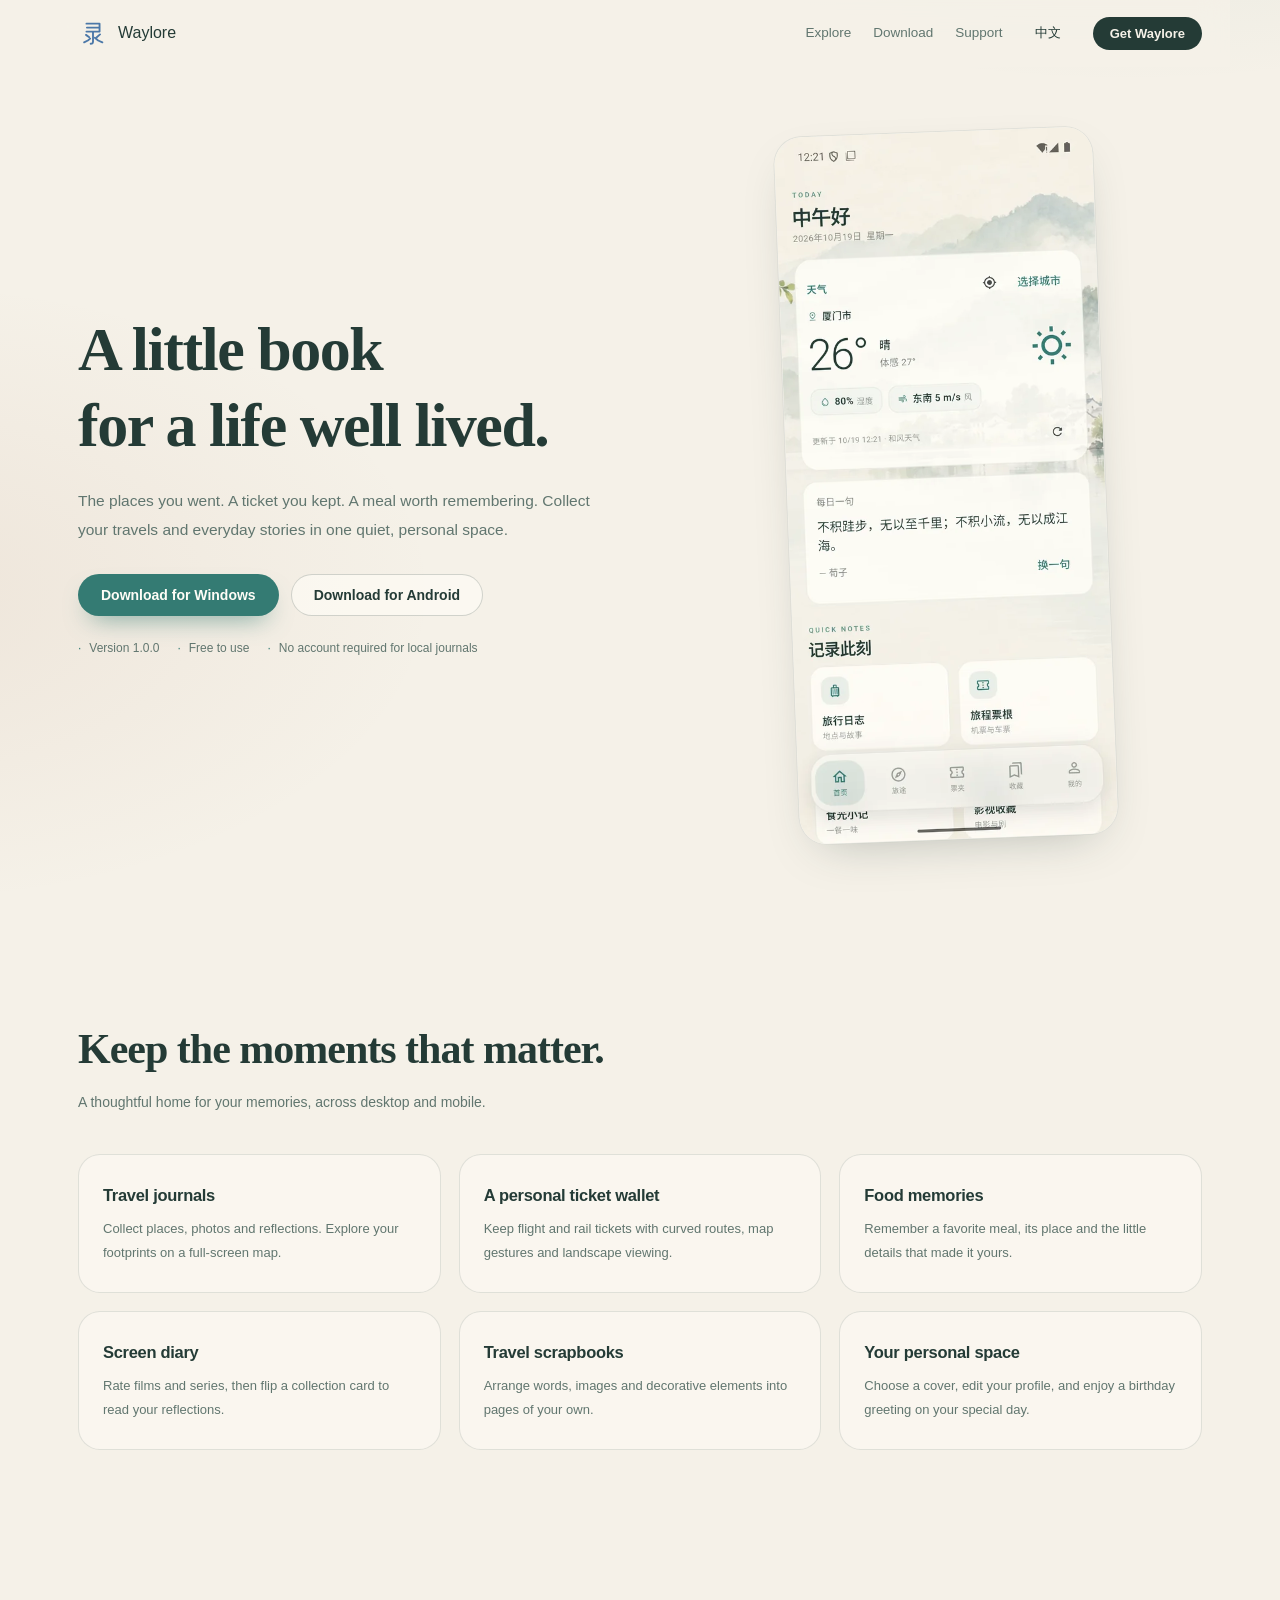
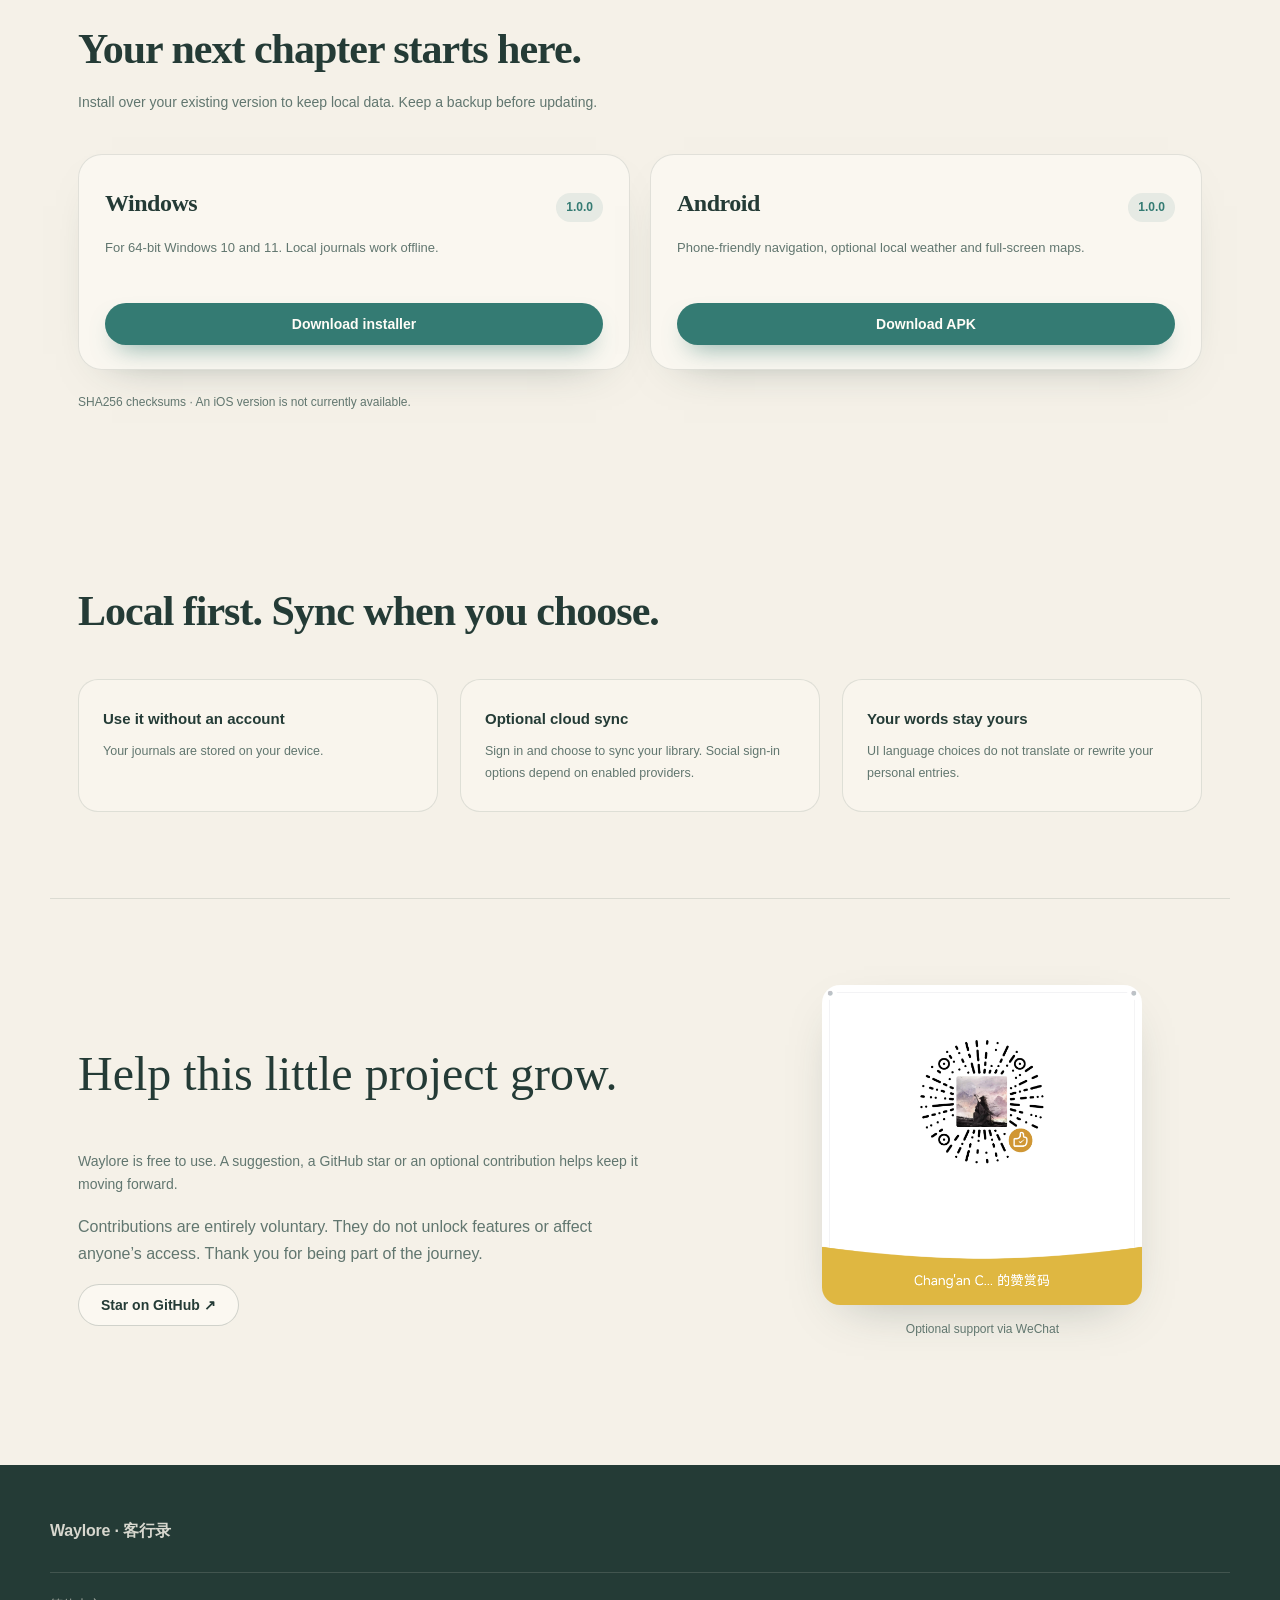
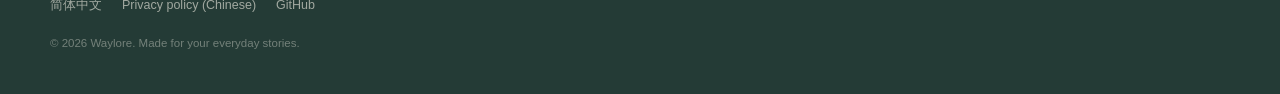
==== website/en.html @ 6da4e0a4 "Release Windows and Android 1.0.0 with OAuth, map zoom fixes and download website" ====
<!doctype html>
<html lang="en"><head><meta charset="utf-8"><meta name="viewport" content="width=device-width,initial-scale=1">
<title>Waylore — Keep your journeys and everyday stories</title><meta name="description" content="A free, local-first journal for Windows and Android. Collect trips, tickets, meals, movies and scrapbooks."><link rel="icon" href="assets/app.png"><link rel="stylesheet" href="styles.css"></head>
<body><header class="site-header"><a class="brand" href="#top"><img class="mark" src="assets/app-mark.svg" alt=""><span>Waylore</span></a><nav class="site-nav"><a href="#features">Explore</a><a href="#download">Download</a><a href="#support">Support</a></nav><a class="language-link" href="index.html" lang="zh-CN">中文</a><a class="btn btn-small" href="#download">Get Waylore</a></header>
<main id="top"><section class="hero"><div class="hero-copy"><h1>A little book<br>for a life well lived.</h1><p class="lede">The places you went. A ticket you kept. A meal worth remembering. Collect your travels and everyday stories in one quiet, personal space.</p><div class="cta-row"><a class="btn btn-primary" href="https://github.com/changanhe1205-afk/kexinglu/releases/latest/download/Kexinglu-Setup-1.0.0.exe">Download for Windows</a><a class="btn btn-ghost" href="https://github.com/changanhe1205-afk/kexinglu/releases/latest/download/Kexinglu-Android-1.0.0.apk">Download for Android</a></div><ul class="hero-meta"><li>Version 1.0.0</li><li>Free to use</li><li>No account required for local journals</li></ul></div><div class="hero-art"><div class="phone hero-phone"><img src="assets/screenshots/home.webp" alt="Waylore home screen in Chinese"></div></div></section>
<section id="features" class="section"><div class="section-head"><h2>Keep the moments that matter.</h2><p class="section-sub">A thoughtful home for your memories, across desktop and mobile.</p></div><div class="feature-grid">
<article class="feature"><h3>Travel journals</h3><p>Collect places, photos and reflections. Explore your footprints on a full-screen map.</p></article>
<article class="feature"><h3>A personal ticket wallet</h3><p>Keep flight and rail tickets with curved routes, map gestures and landscape viewing.</p></article>
<article class="feature"><h3>Food memories</h3><p>Remember a favorite meal, its place and the little details that made it yours.</p></article>
<article class="feature"><h3>Screen diary</h3><p>Rate films and series, then flip a collection card to read your reflections.</p></article>
<article class="feature"><h3>Travel scrapbooks</h3><p>Arrange words, images and decorative elements into pages of your own.</p></article>
<article class="feature"><h3>Your personal space</h3><p>Choose a cover, edit your profile, and enjoy a birthday greeting on your special day.</p></article>
</div></section>
<section id="download" class="section"><div class="section-head"><h2>Your next chapter starts here.</h2><p class="section-sub">Install over your existing version to keep local data. Keep a backup before updating.</p></div><div class="download-grid">
<article class="download-card"><div class="download-top"><span class="platform">Windows</span><span class="ver">1.0.0</span></div><p class="desc">For 64-bit Windows 10 and 11. Local journals work offline.</p><a class="btn btn-primary full" href="https://github.com/changanhe1205-afk/kexinglu/releases/latest/download/Kexinglu-Setup-1.0.0.exe">Download installer</a></article>
<article class="download-card"><div class="download-top"><span class="platform">Android</span><span class="ver">1.0.0</span></div><p class="desc">Phone-friendly navigation, optional local weather and full-screen maps.</p><a class="btn btn-primary full" href="https://github.com/changanhe1205-afk/kexinglu/releases/latest/download/Kexinglu-Android-1.0.0.apk">Download APK</a></article>
</div><p class="note"><a href="https://github.com/changanhe1205-afk/kexinglu/releases/latest/download/SHA256SUMS.txt">SHA256 checksums</a> · An iOS version is not currently available.</p></section>
<section class="section privacy"><div class="section-head"><h2>Local first. Sync when you choose.</h2></div><div class="privacy-grid"><article><h3>Use it without an account</h3><p>Your journals are stored on your device.</p></article><article><h3>Optional cloud sync</h3><p>Sign in and choose to sync your library. Social sign-in options depend on enabled providers.</p></article><article><h3>Your words stay yours</h3><p>UI language choices do not translate or rewrite your personal entries.</p></article></div></section>
<section id="support" class="section support-section"><div><h2>Help this little project grow.</h2><p class="section-sub">Waylore is free to use. A suggestion, a GitHub star or an optional contribution helps keep it moving forward.</p><p>Contributions are entirely voluntary. They do not unlock features or affect anyone’s access. Thank you for being part of the journey.</p><a class="btn btn-ghost" href="https://github.com/changanhe1205-afk/kexinglu">Star on GitHub ↗</a></div><figure class="support-code"><a href="assets/support-wechat.png"><img src="assets/support-wechat.png" alt="Developer's optional WeChat appreciation code" loading="lazy" width="1229" height="1229"></a><figcaption>Optional support via WeChat</figcaption></figure></section></main>
<footer class="site-footer"><div class="footer-brand"><strong>Waylore · 客行录</strong></div><div class="footer-links"><a href="index.html">简体中文</a><a href="privacy.html">Privacy policy (Chinese)</a><a href="https://github.com/changanhe1205-afk/kexinglu">GitHub</a></div><p class="copyright">© 2026 Waylore. Made for your everyday stories.</p></footer><script src="app.js"></script></body></html>
---- website/styles.css ----
:root {
  --paper: #f5f1e8;
  --paper-2: #fbf8f1;
  --ink: #243b36;
  --muted: #61766f;
  --accent: #347b73;
  --accent-deep: #285f59;
  --line: rgba(36, 59, 54, 0.12);
  --line-strong: rgba(36, 59, 54, 0.2);
  --shadow: 0 18px 50px -24px rgba(36, 59, 54, 0.35);
  --serif: "Noto Serif SC", "Songti SC", "STSong", "SimSun", Georgia, serif;
  --sans: -apple-system, BlinkMacSystemFont, "Segoe UI", "PingFang SC", "Microsoft YaHei", sans-serif;
}

* { box-sizing: border-box; }

html { scroll-behavior: smooth; }

body {
  margin: 0;
  color: var(--ink);
  background:
    radial-gradient(1100px 560px at 88% -8%, rgba(52, 123, 115, 0.11), transparent 62%),
    radial-gradient(900px 520px at -8% 18%, rgba(166, 109, 76, 0.09), transparent 60%),
    var(--paper);
  font-family: var(--sans);
  line-height: 1.7;
  -webkit-font-smoothing: antialiased;
}

a { color: inherit; text-decoration: none; }

img { max-width: 100%; display: block; }

/* ---------- header ---------- */

.site-header {
  position: sticky;
  top: 0;
  z-index: 20;
  display: flex;
  align-items: center;
  gap: 24px;
  max-width: 1180px;
  margin: 0 auto;
  padding: 14px 28px;
  background: rgba(245, 241, 232, 0.78);
  backdrop-filter: blur(14px);
  border-bottom: 1px solid transparent;
  transition: border-color 0.2s ease;
}

.site-header.is-scrolled { border-bottom-color: var(--line); }

.brand {
  display: flex;
  align-items: center;
  gap: 10px;
  flex: none;
}

.mark {
  width: 30px;
  height: 30px;
  color: var(--accent);
  flex: none;
}

.brand-text {
  display: flex;
  align-items: baseline;
  gap: 8px;
  font-size: 19px;
  font-weight: 700;
  letter-spacing: -0.4px;
}

.brand-cn {
  font-size: 12px;
  font-weight: 500;
  letter-spacing: 2px;
  color: var(--muted);
}

.site-nav {
  display: flex;
  gap: 22px;
  margin-left: auto;
  font-size: 13.5px;
  color: var(--muted);
}

.site-nav a { transition: color 0.2s ease; }
.site-nav a:hover { color: var(--accent); }

.btn {
  display: inline-flex;
  align-items: center;
  justify-content: center;
  gap: 8px;
  padding: 13px 22px;
  border-radius: 999px;
  border: 1px solid transparent;
  font-size: 14px;
  font-weight: 600;
  line-height: 1;
  cursor: pointer;
  transition: transform 0.15s ease, background 0.2s ease, box-shadow 0.2s ease;
}

.btn:hover { transform: translateY(-1px); }

.btn-primary {
  background: var(--accent);
  color: #fffdf7;
  box-shadow: 0 12px 26px -12px rgba(52, 123, 115, 0.75);
}

.btn-primary:hover { background: var(--accent-deep); }

.btn-ghost {
  border-color: var(--line-strong);
  color: var(--ink);
  background: rgba(255, 253, 247, 0.6);
}

.btn-ghost:hover { border-color: var(--accent); color: var(--accent); }

.btn-small { padding: 9px 16px; font-size: 13px; background: var(--ink); color: var(--paper); }
.btn-small:hover { background: var(--accent-deep); }

.btn.full { width: 100%; }

/* ---------- hero ---------- */

.hero {
  display: grid;
  grid-template-columns: minmax(0, 1.05fr) minmax(0, 0.95fr);
  gap: 48px;
  align-items: center;
  max-width: 1180px;
  margin: 0 auto;
  padding: 64px 28px 96px;
}

.eyebrow {
  margin: 0 0 14px;
  font-size: 11px;
  font-weight: 700;
  letter-spacing: 2.6px;
  color: var(--accent);
}

.hero h1 {
  margin: 0;
  font-family: var(--serif);
  font-size: clamp(38px, 5.2vw, 62px);
  font-weight: 600;
  line-height: 1.22;
  letter-spacing: -1.5px;
}

.lede {
  margin: 22px 0 0;
  max-width: 520px;
  font-size: 15.5px;
  line-height: 1.9;
  color: var(--muted);
}

.cta-row {
  display: flex;
  flex-wrap: wrap;
  gap: 12px;
  margin-top: 30px;
}

.hero-meta {
  display: flex;
  flex-wrap: wrap;
  gap: 8px 18px;
  margin: 22px 0 0;
  padding: 0;
  list-style: none;
  font-size: 12px;
  color: var(--muted);
}

.hero-meta li::before {
  content: "·";
  margin-right: 8px;
  color: var(--accent);
}

.hero-art {
  position: relative;
  display: flex;
  justify-content: center;
}

.phone {
  width: 100%;
  border-radius: 28px;
  overflow: hidden;
  background: var(--paper-2);
  border: 1px solid var(--line);
  box-shadow: var(--shadow);
}

.hero-phone {
  width: min(320px, 78%);
  transform: rotate(-2.2deg);
}

.hero-phone img { width: 100%; }

.float-card {
  position: absolute;
  left: 50%;
  bottom: -18px;
  transform: translateX(-50%);
  display: inline-flex;
  align-items: center;
  gap: 8px;
  padding: 11px 18px;
  border-radius: 999px;
  background: var(--paper-2);
  border: 1px solid var(--line);
  box-shadow: 0 14px 34px -20px rgba(36, 59, 54, 0.5);
  font-size: 12px;
  color: var(--muted);
  white-space: nowrap;
}

.dot {
  width: 7px;
  height: 7px;
  border-radius: 50%;
  background: var(--accent);
  box-shadow: 0 0 0 4px rgba(52, 123, 115, 0.15);
}

/* ---------- sections ---------- */

.section {
  max-width: 1180px;
  margin: 0 auto;
  padding: 86px 28px;
}

.section-head {
  max-width: 640px;
  margin-bottom: 40px;
}

.section-head h2 {
  margin: 0;
  font-family: var(--serif);
  font-size: clamp(28px, 3.6vw, 42px);
  font-weight: 600;
  line-height: 1.3;
  letter-spacing: -1px;
}

.section-sub {
  margin: 14px 0 0;
  font-size: 14px;
  color: var(--muted);
}

/* ---------- features ---------- */

.feature-grid {
  display: grid;
  grid-template-columns: repeat(3, minmax(0, 1fr));
  gap: 18px;
}

.feature {
  padding: 26px 24px 28px;
  border-radius: 22px;
  background: rgba(251, 248, 241, 0.78);
  border: 1px solid var(--line);
  transition: transform 0.18s ease, box-shadow 0.2s ease;
}

.feature:hover {
  transform: translateY(-3px);
  box-shadow: 0 20px 44px -30px rgba(36, 59, 54, 0.45);
}

.feature .icon {
  display: inline-flex;
  width: 42px;
  height: 42px;
  align-items: center;
  justify-content: center;
  border-radius: 13px;
  background: rgba(52, 123, 115, 0.1);
  color: var(--accent);
  margin-bottom: 18px;
}

.feature .icon svg { width: 22px; height: 22px; }

.feature h3 {
  margin: 0 0 8px;
  font-size: 16.5px;
  font-weight: 700;
  letter-spacing: -0.3px;
}

.feature p {
  margin: 0;
  font-size: 13px;
  line-height: 1.8;
  color: var(--muted);
}

/* ---------- screenshots ---------- */

.shots {
  display: flex;
  gap: 22px;
  overflow-x: auto;
  padding: 6px 4px 24px;
  scroll-snap-type: x mandatory;
  scrollbar-width: thin;
}

.shot {
  flex: 0 0 auto;
  width: 238px;
  margin: 0;
  scroll-snap-align: start;
}

.shot .phone { width: 100%; }

.shot figcaption {
  margin-top: 13px;
  text-align: center;
  font-size: 12px;
  color: var(--muted);
}

/* ---------- download ---------- */

.download-grid {
  display: grid;
  grid-template-columns: repeat(2, minmax(0, 1fr));
  gap: 20px;
}

.download-card {
  padding: 28px 26px 24px;
  border-radius: 24px;
  background: rgba(251, 248, 241, 0.9);
  border: 1px solid var(--line);
  box-shadow: 0 18px 46px -34px rgba(36, 59, 54, 0.5);
}

.download-top {
  display: flex;
  align-items: baseline;
  justify-content: space-between;
  gap: 12px;
}

.platform {
  font-family: var(--serif);
  font-size: 24px;
  font-weight: 600;
  letter-spacing: -0.5px;
}

.ver {
  font-size: 12px;
  font-weight: 600;
  color: var(--accent);
  background: rgba(52, 123, 115, 0.1);
  padding: 4px 10px;
  border-radius: 999px;
}

.download-card .desc {
  margin: 12px 0 20px;
  font-size: 13px;
  line-height: 1.8;
  color: var(--muted);
  min-height: 3.6em;
}

.hash {
  display: flex;
  align-items: center;
  gap: 10px;
  margin-top: 14px;
  padding-top: 14px;
  border-top: 1px dashed var(--line-strong);
}

.hash code {
  font-size: 11px;
  color: var(--muted);
  letter-spacing: 0.4px;
}

.hash button {
  margin-left: auto;
  border: 0;
  background: none;
  padding: 4px 0;
  font-size: 11.5px;
  font-weight: 600;
  color: var(--accent);
  cursor: pointer;
}

.hash button:hover { color: var(--accent-deep); text-decoration: underline; }

.note {
  margin: 22px 0 0;
  font-size: 12px;
  color: var(--muted);
}

/* ---------- privacy ---------- */

.privacy-grid {
  display: grid;
  grid-template-columns: repeat(3, minmax(0, 1fr));
  gap: 22px;
}

.privacy-grid article {
  padding: 26px 24px;
  border-radius: 20px;
  border: 1px solid var(--line);
  background: rgba(251, 248, 241, 0.55);
}

.num {
  display: block;
  font-family: var(--serif);
  font-size: 26px;
  color: var(--accent);
  letter-spacing: -0.5px;
  margin-bottom: 10px;
}

.privacy-grid h3 {
  margin: 0 0 8px;
  font-size: 15px;
  font-weight: 700;
}

.privacy-grid p {
  margin: 0;
  font-size: 12.5px;
  line-height: 1.8;
  color: var(--muted);
}

/* ---------- prose (privacy / docs) ---------- */

.prose { max-width: 820px; }

.prose h1 {
  margin: 0 0 6px;
  font-family: var(--serif);
  font-size: clamp(32px, 4.5vw, 46px);
  font-weight: 600;
  letter-spacing: -1px;
}

.prose .updated {
  margin: 0 0 28px;
  font-size: 12px;
  color: var(--muted);
}

.prose h2 {
  margin: 34px 0 10px;
  font-family: var(--serif);
  font-size: 21px;
  font-weight: 600;
  letter-spacing: -0.3px;
}

.prose p,
.prose li {
  font-size: 14px;
  line-height: 1.95;
  color: var(--muted);
}

.prose ul { padding-left: 22px; }
.prose li { margin: 6px 0; }
.prose strong { color: var(--ink); font-weight: 600; }

.prose .back { margin-top: 36px; }

/* ---------- footer ---------- */

.site-footer {
  margin-top: 40px;
  padding: 52px 28px 40px;
  background: var(--ink);
  color: rgba(245, 241, 232, 0.86);
}

.footer-brand {
  display: flex;
  align-items: center;
  gap: 14px;
  max-width: 1180px;
  margin: 0 auto;
}

.footer-brand .mark { color: #8cc8c0; }

.footer-brand strong {
  display: block;
  font-size: 16px;
  letter-spacing: -0.2px;
}

.footer-brand span {
  display: block;
  margin-top: 2px;
  font-size: 12px;
  color: rgba(245, 241, 232, 0.55);
}

.footer-links {
  display: flex;
  gap: 20px;
  max-width: 1180px;
  margin: 28px auto 0;
  padding-top: 22px;
  border-top: 1px solid rgba(245, 241, 232, 0.14);
  font-size: 12.5px;
  color: rgba(245, 241, 232, 0.6);
}

.footer-links a:hover { color: #8cc8c0; }

.copyright {
  max-width: 1180px;
  margin: 18px auto 0;
  font-size: 11.5px;
  color: rgba(245, 241, 232, 0.38);
}

/* ---------- responsive ---------- */

@media (max-width: 920px) {
  .hero { grid-template-columns: 1fr; padding-top: 40px; gap: 36px; }
  .hero-art { order: -1; }
  .hero-phone { transform: none; width: min(300px, 68%); }
  .feature-grid { grid-template-columns: repeat(2, minmax(0, 1fr)); }
  .privacy-grid { grid-template-columns: 1fr; }
}

@media (max-width: 700px) {
  .site-nav { display: none; }
  .site-header { padding: 12px 18px; }
  .hero { padding: 30px 18px 72px; }
  .section { padding: 64px 18px; }
  .download-grid { grid-template-columns: 1fr; }
  .feature-grid { grid-template-columns: 1fr; }
  .hero h1 { letter-spacing: -1px; }
  .float-card { font-size: 11px; padding: 9px 14px; }
}

.reveal {
  opacity: 0;
  transform: translateY(14px);
  transition: opacity 0.55s ease, transform 0.55s ease;
}

.reveal.is-visible {
  opacity: 1;
  transform: none;
}

@media (prefers-reduced-motion: reduce) {
  html { scroll-behavior: auto; }
  * { transition: none !important; }
  .reveal { opacity: 1; transform: none; }
}

.support-section{display:grid;grid-template-columns:1.4fr 1fr;gap:70px;align-items:center;border-top:1px solid var(--line)}
.support-section h2{font-family:var(--serif);font-size:clamp(30px,4vw,48px);font-weight:500;line-height:1.5}
.support-section p{max-width:560px;color:var(--muted)}
.support-code{margin:0;max-width:320px;justify-self:center;text-align:center}
.support-code img{width:100%;height:auto;border-radius:18px;box-shadow:var(--shadow)}
.support-code figcaption{font-size:12px;color:var(--muted);margin-top:14px}
.language-link{font-size:13px;padding:8px}
@media(max-width:700px){.support-section{grid-template-columns:1fr;gap:32px}.support-code{max-width:250px}.hero-art{order:0}.hero-copy{order:-1}}
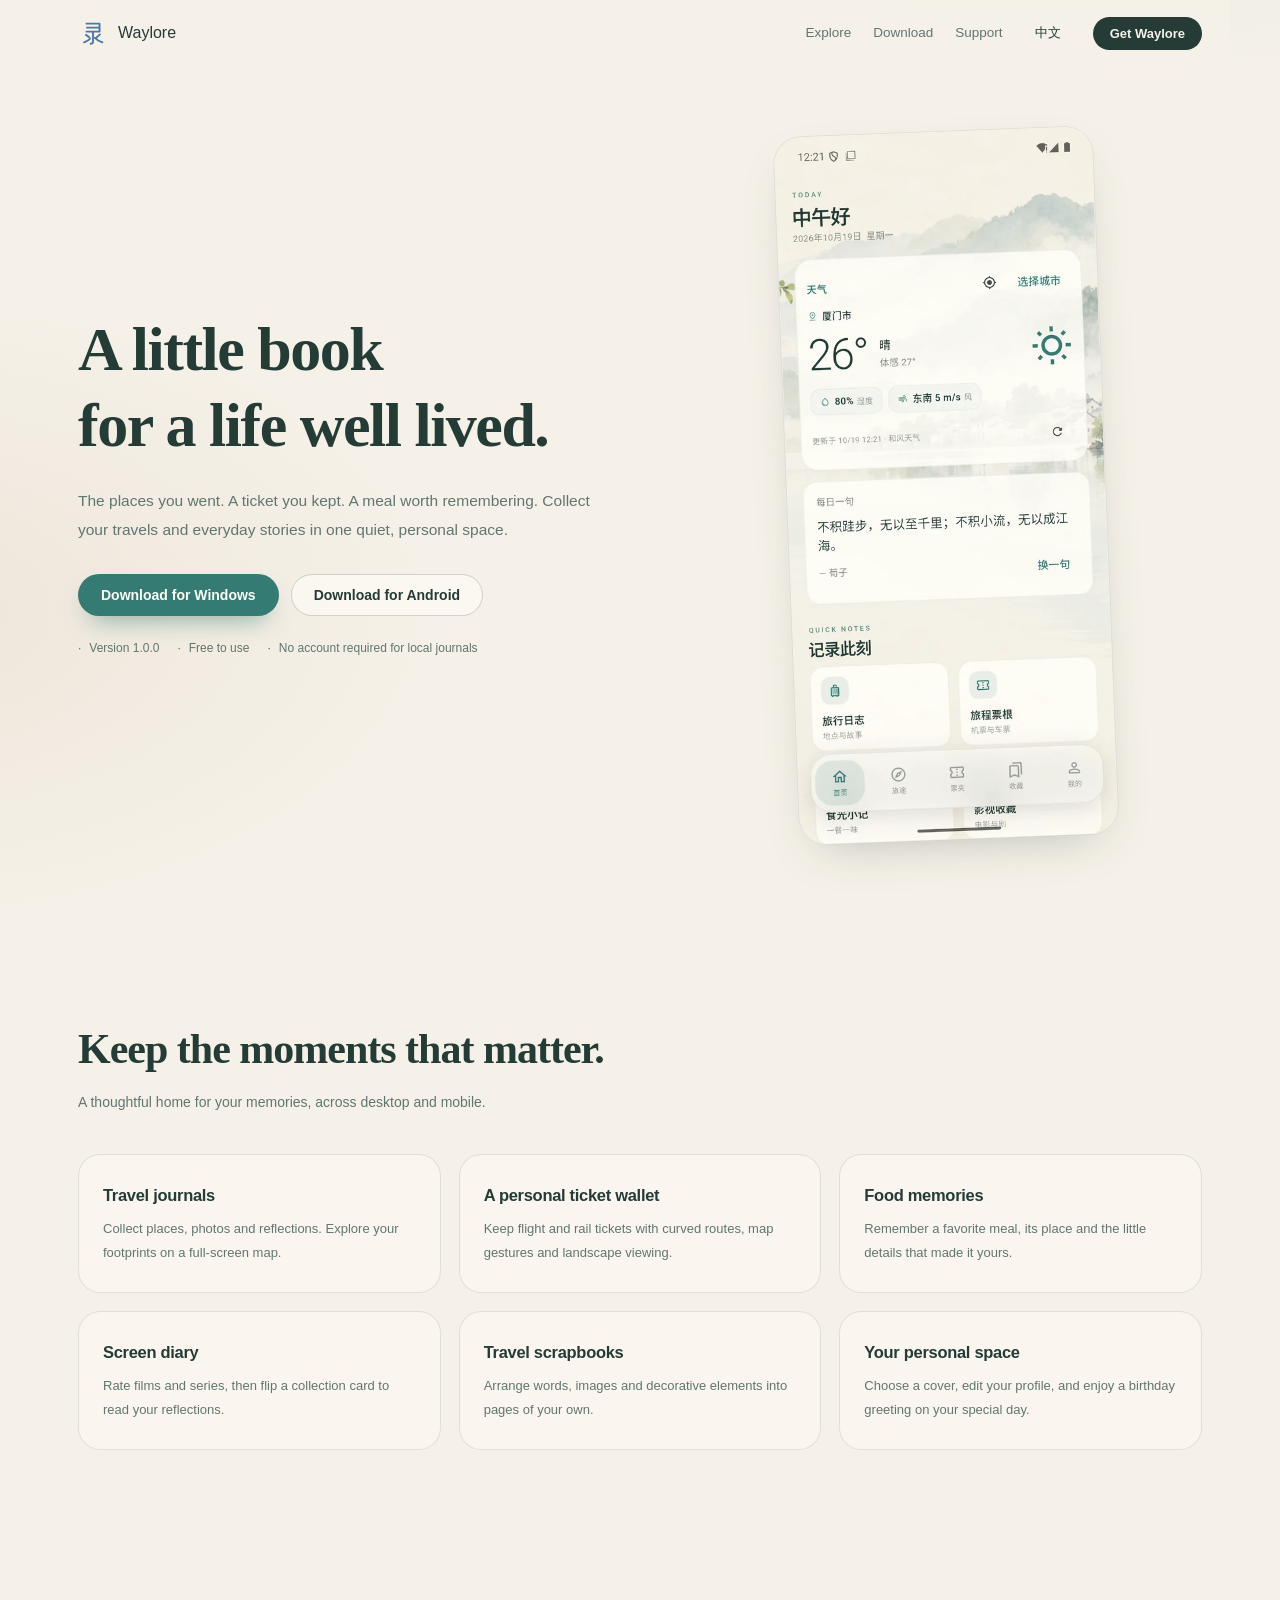
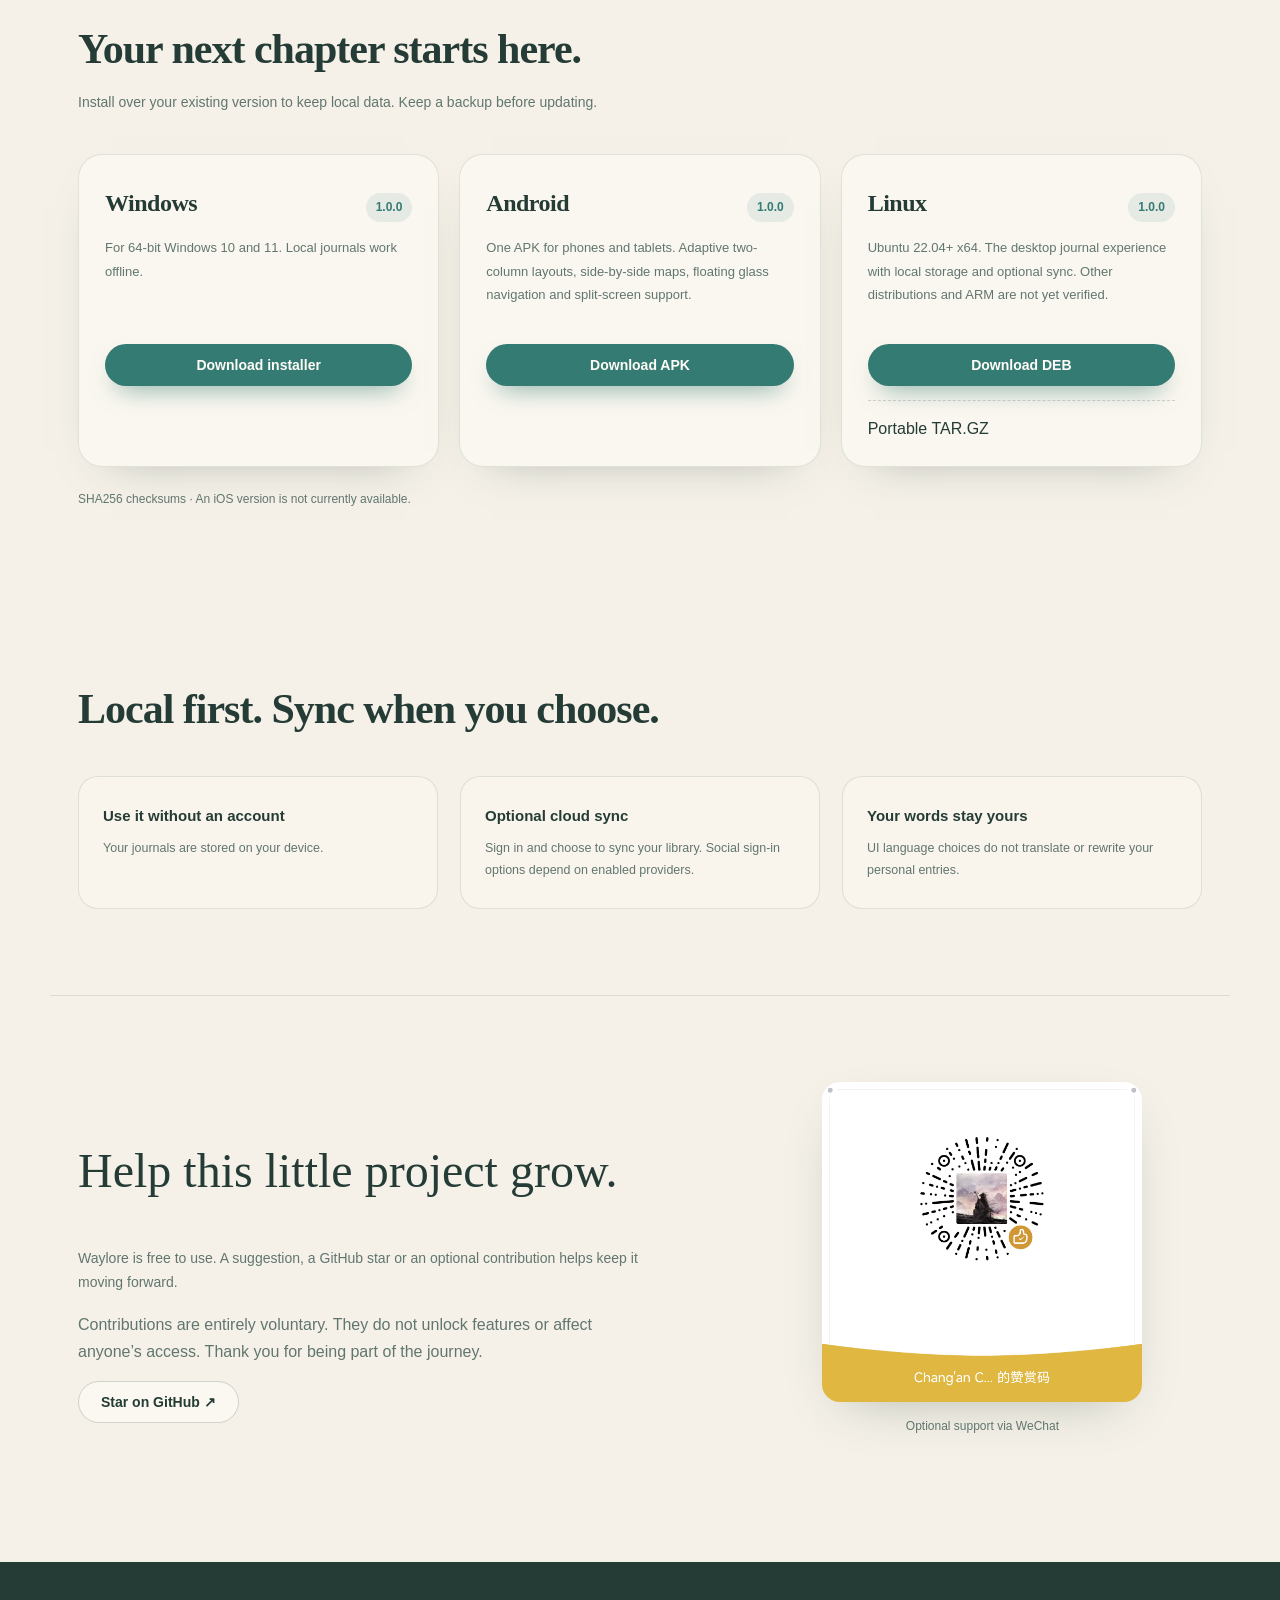
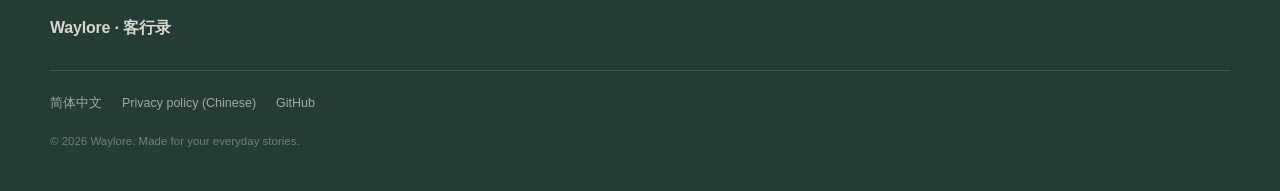
==== commit 0f930269: "Adapt Android for tablets and split screen, add Linux download pages" ====
--- a/website/en.html
+++ b/website/en.html
@@ -1,6 +1,6 @@
 <!doctype html>
 <html lang="en"><head><meta charset="utf-8"><meta name="viewport" content="width=device-width,initial-scale=1">
-<title>Waylore — Keep your journeys and everyday stories</title><meta name="description" content="A free, local-first journal for Windows and Android. Collect trips, tickets, meals, movies and scrapbooks."><link rel="icon" href="assets/app.png"><link rel="stylesheet" href="styles.css"></head>
+<title>Waylore — Keep your journeys and everyday stories</title><meta name="description" content="A free, local-first journal for Windows, Android and Linux. Collect trips, tickets, meals, movies and scrapbooks."><link rel="icon" href="assets/app.png"><link rel="stylesheet" href="styles.css"></head>
 <body><header class="site-header"><a class="brand" href="#top"><img class="mark" src="assets/app-mark.svg" alt=""><span>Waylore</span></a><nav class="site-nav"><a href="#features">Explore</a><a href="#download">Download</a><a href="#support">Support</a></nav><a class="language-link" href="index.html" lang="zh-CN">中文</a><a class="btn btn-small" href="#download">Get Waylore</a></header>
 <main id="top"><section class="hero"><div class="hero-copy"><h1>A little book<br>for a life well lived.</h1><p class="lede">The places you went. A ticket you kept. A meal worth remembering. Collect your travels and everyday stories in one quiet, personal space.</p><div class="cta-row"><a class="btn btn-primary" href="https://github.com/changanhe1205-afk/kexinglu/releases/latest/download/Kexinglu-Setup-1.0.0.exe">Download for Windows</a><a class="btn btn-ghost" href="https://github.com/changanhe1205-afk/kexinglu/releases/latest/download/Kexinglu-Android-1.0.0.apk">Download for Android</a></div><ul class="hero-meta"><li>Version 1.0.0</li><li>Free to use</li><li>No account required for local journals</li></ul></div><div class="hero-art"><div class="phone hero-phone"><img src="assets/screenshots/home.webp" alt="Waylore home screen in Chinese"></div></div></section>
 <section id="features" class="section"><div class="section-head"><h2>Keep the moments that matter.</h2><p class="section-sub">A thoughtful home for your memories, across desktop and mobile.</p></div><div class="feature-grid">
@@ -13,8 +13,8 @@
 </div></section>
 <section id="download" class="section"><div class="section-head"><h2>Your next chapter starts here.</h2><p class="section-sub">Install over your existing version to keep local data. Keep a backup before updating.</p></div><div class="download-grid">
 <article class="download-card"><div class="download-top"><span class="platform">Windows</span><span class="ver">1.0.0</span></div><p class="desc">For 64-bit Windows 10 and 11. Local journals work offline.</p><a class="btn btn-primary full" href="https://github.com/changanhe1205-afk/kexinglu/releases/latest/download/Kexinglu-Setup-1.0.0.exe">Download installer</a></article>
-<article class="download-card"><div class="download-top"><span class="platform">Android</span><span class="ver">1.0.0</span></div><p class="desc">Phone-friendly navigation, optional local weather and full-screen maps.</p><a class="btn btn-primary full" href="https://github.com/changanhe1205-afk/kexinglu/releases/latest/download/Kexinglu-Android-1.0.0.apk">Download APK</a></article>
-</div><p class="note"><a href="https://github.com/changanhe1205-afk/kexinglu/releases/latest/download/SHA256SUMS.txt">SHA256 checksums</a> · An iOS version is not currently available.</p></section>
+<article class="download-card"><div class="download-top"><span class="platform">Android</span><span class="ver">1.0.0</span></div><p class="desc">One APK for phones and tablets. Adaptive two-column layouts, side-by-side maps, floating glass navigation and split-screen support.</p><a class="btn btn-primary full" href="https://github.com/changanhe1205-afk/kexinglu/releases/latest/download/Kexinglu-Android-1.0.0.apk">Download APK</a></article>
+<article class="download-card"><div class="download-top"><span class="platform">Linux</span><span class="ver">1.0.0</span></div><p class="desc">Ubuntu 22.04+ x64. The desktop journal experience with local storage and optional sync. Other distributions and ARM are not yet verified.</p><a class="btn btn-primary full" href="https://github.com/changanhe1205-afk/kexinglu/releases/latest/download/Kexinglu-Linux-1.0.0-amd64.deb">Download DEB</a><div class="hash"><a href="https://github.com/changanhe1205-afk/kexinglu/releases/latest/download/Kexinglu-Linux-1.0.0-x86_64.tar.gz">Portable TAR.GZ</a></div></article></div><p class="note"><a href="https://github.com/changanhe1205-afk/kexinglu/releases/latest/download/SHA256SUMS.txt">SHA256 checksums</a> · An iOS version is not currently available.</p></section>
 <section class="section privacy"><div class="section-head"><h2>Local first. Sync when you choose.</h2></div><div class="privacy-grid"><article><h3>Use it without an account</h3><p>Your journals are stored on your device.</p></article><article><h3>Optional cloud sync</h3><p>Sign in and choose to sync your library. Social sign-in options depend on enabled providers.</p></article><article><h3>Your words stay yours</h3><p>UI language choices do not translate or rewrite your personal entries.</p></article></div></section>
 <section id="support" class="section support-section"><div><h2>Help this little project grow.</h2><p class="section-sub">Waylore is free to use. A suggestion, a GitHub star or an optional contribution helps keep it moving forward.</p><p>Contributions are entirely voluntary. They do not unlock features or affect anyone’s access. Thank you for being part of the journey.</p><a class="btn btn-ghost" href="https://github.com/changanhe1205-afk/kexinglu">Star on GitHub ↗</a></div><figure class="support-code"><a href="assets/support-wechat.png"><img src="assets/support-wechat.png" alt="Developer's optional WeChat appreciation code" loading="lazy" width="1229" height="1229"></a><figcaption>Optional support via WeChat</figcaption></figure></section></main>
 <footer class="site-footer"><div class="footer-brand"><strong>Waylore · 客行录</strong></div><div class="footer-links"><a href="index.html">简体中文</a><a href="privacy.html">Privacy policy (Chinese)</a><a href="https://github.com/changanhe1205-afk/kexinglu">GitHub</a></div><p class="copyright">© 2026 Waylore. Made for your everyday stories.</p></footer><script src="app.js"></script></body></html>
--- a/website/styles.css
+++ b/website/styles.css
@@ -348,7 +348,7 @@
 
 .download-grid {
   display: grid;
-  grid-template-columns: repeat(2, minmax(0, 1fr));
+  grid-template-columns: repeat(auto-fit, minmax(min(100%, 280px), 1fr));
   gap: 20px;
 }
 
@@ -599,3 +599,5 @@
 .support-code figcaption{font-size:12px;color:var(--muted);margin-top:14px}
 .language-link{font-size:13px;padding:8px}
 @media(max-width:700px){.support-section{grid-template-columns:1fr;gap:32px}.support-code{max-width:250px}.hero-art{order:0}.hero-copy{order:-1}}
+
+@media(min-width:701px){.download-card .desc{min-height:88px}}
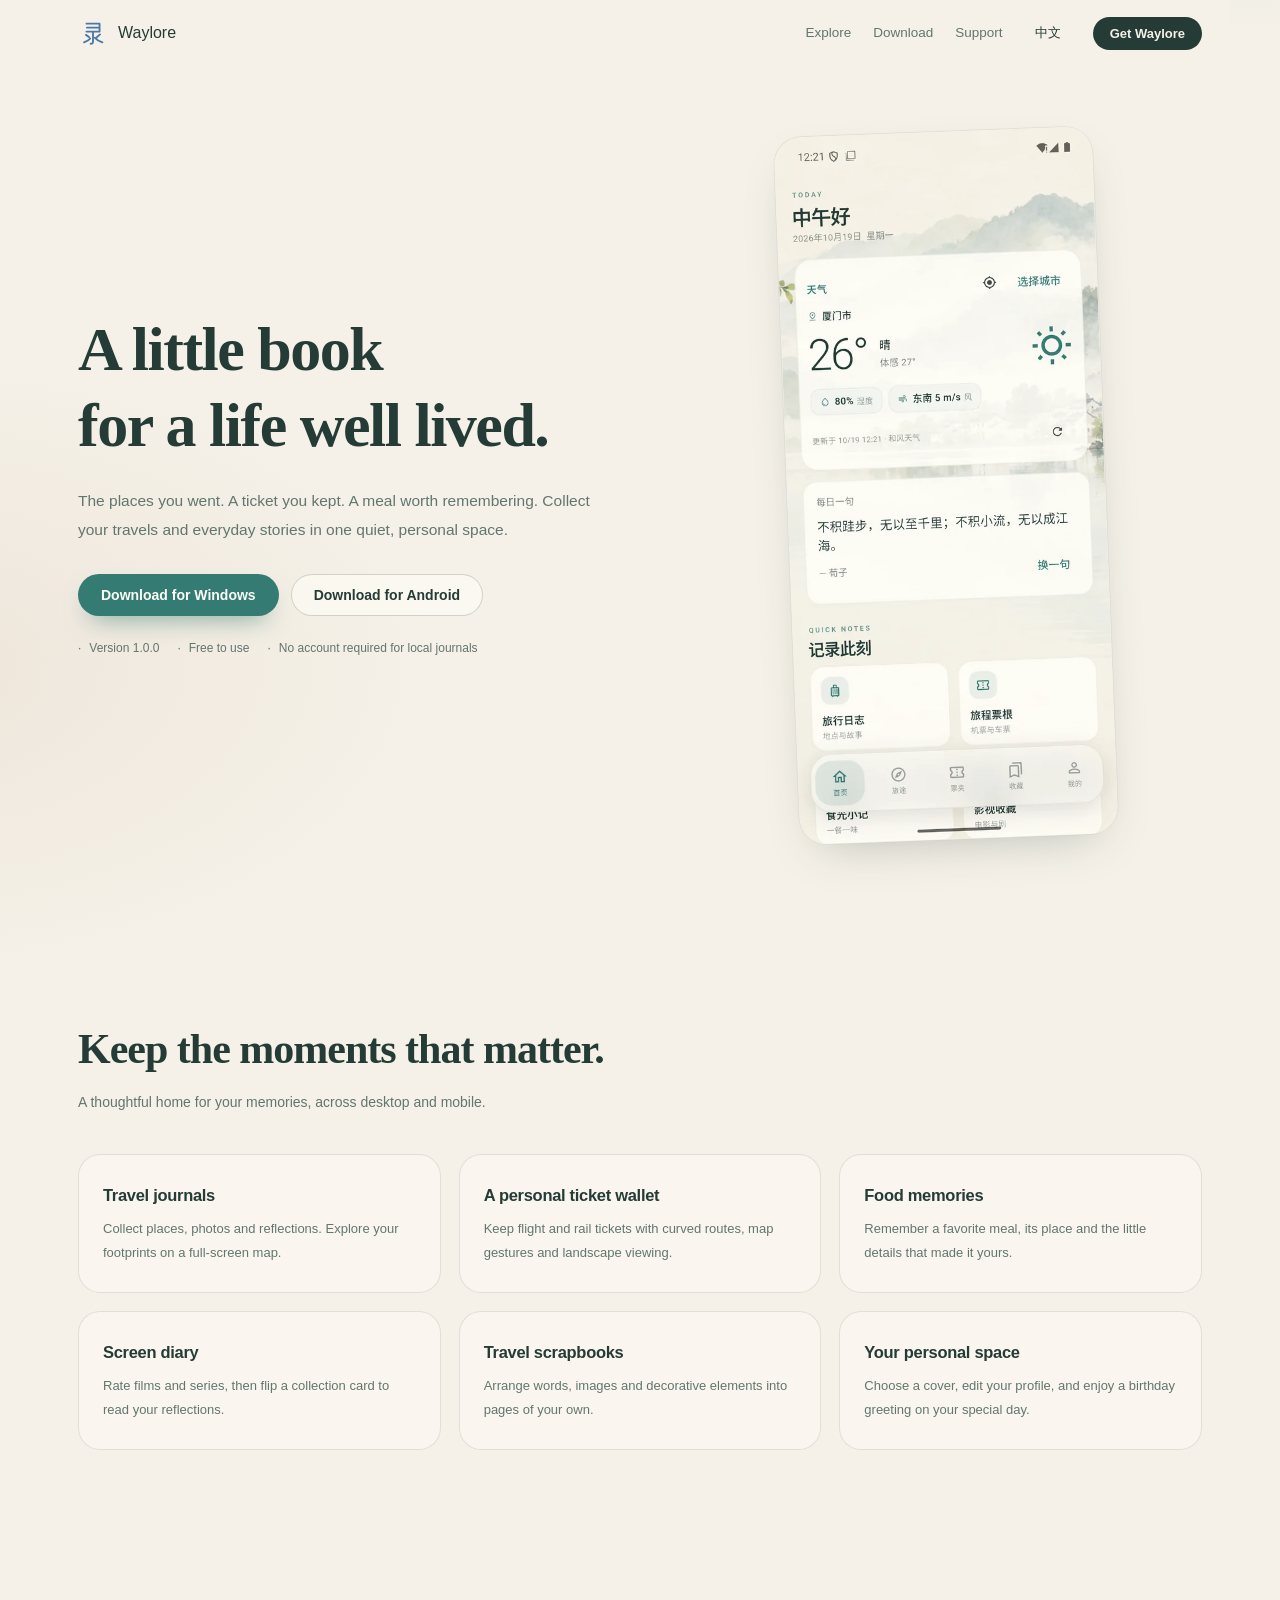
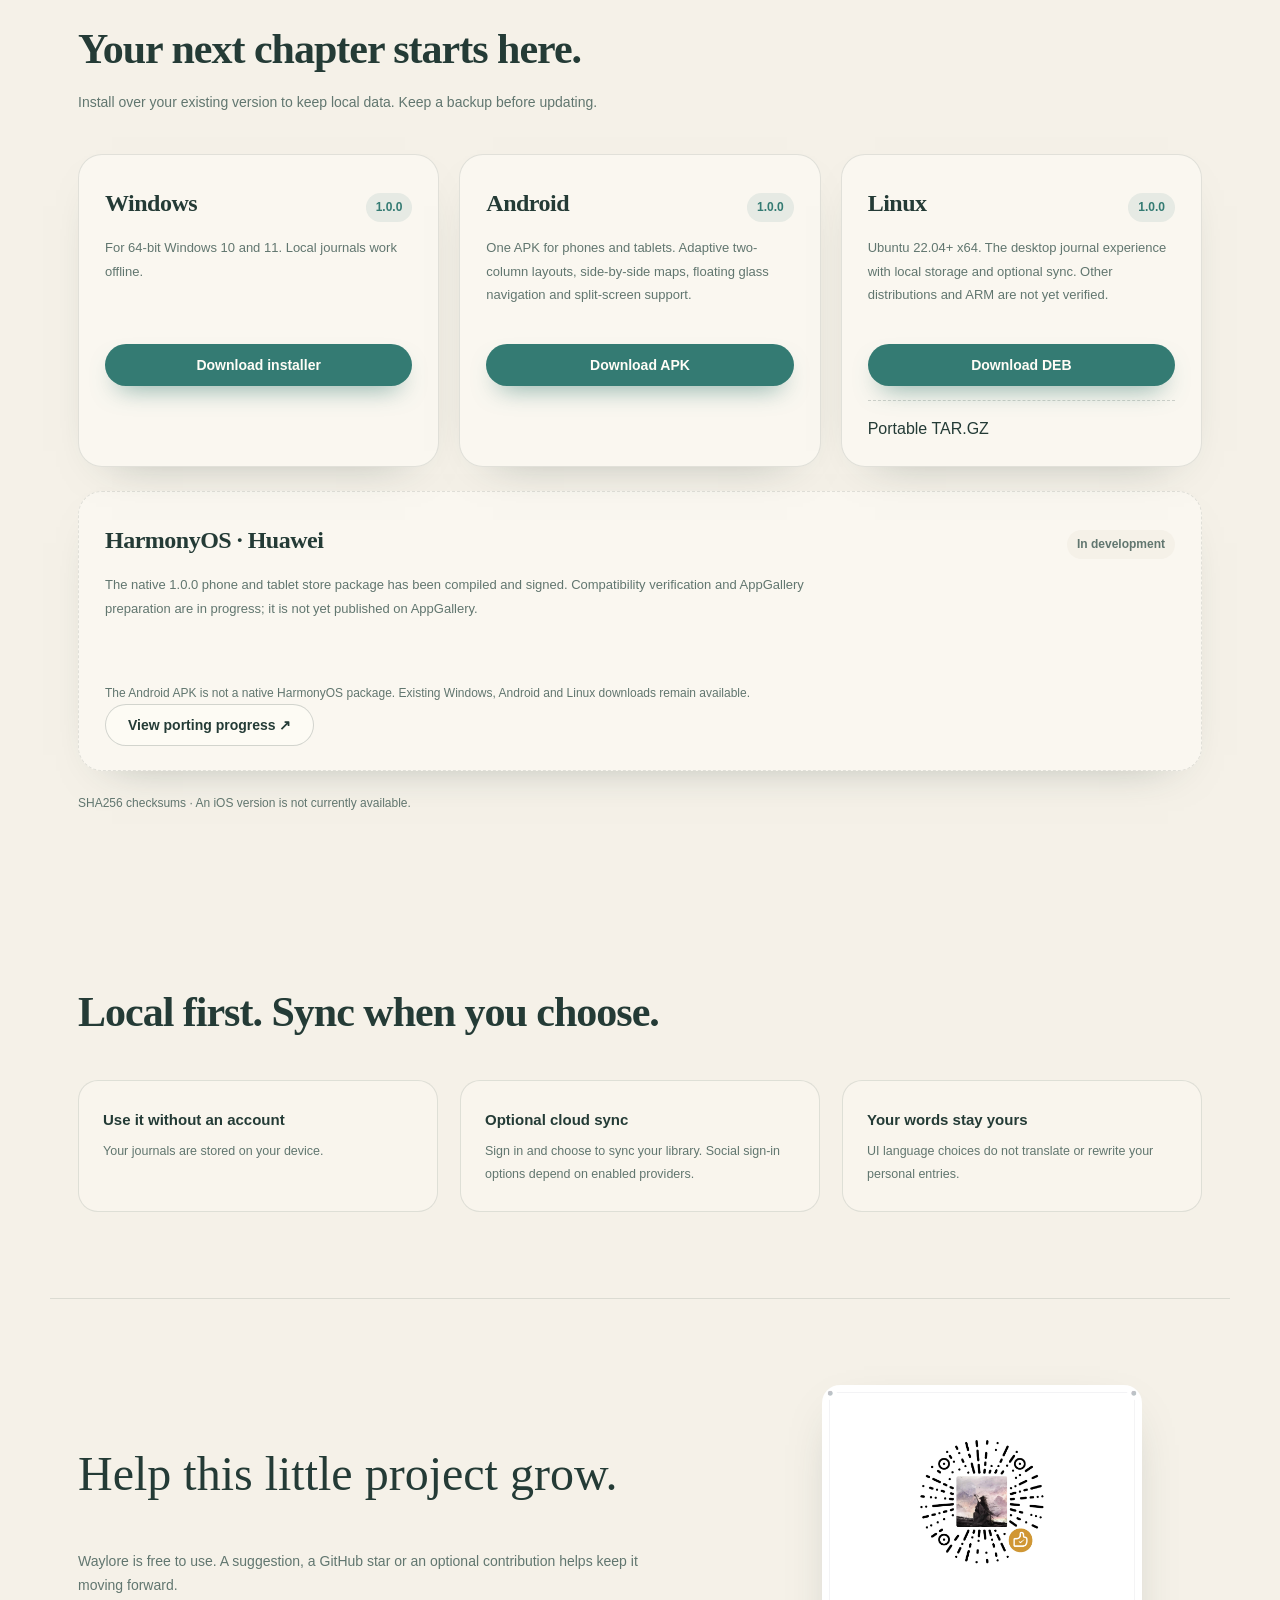
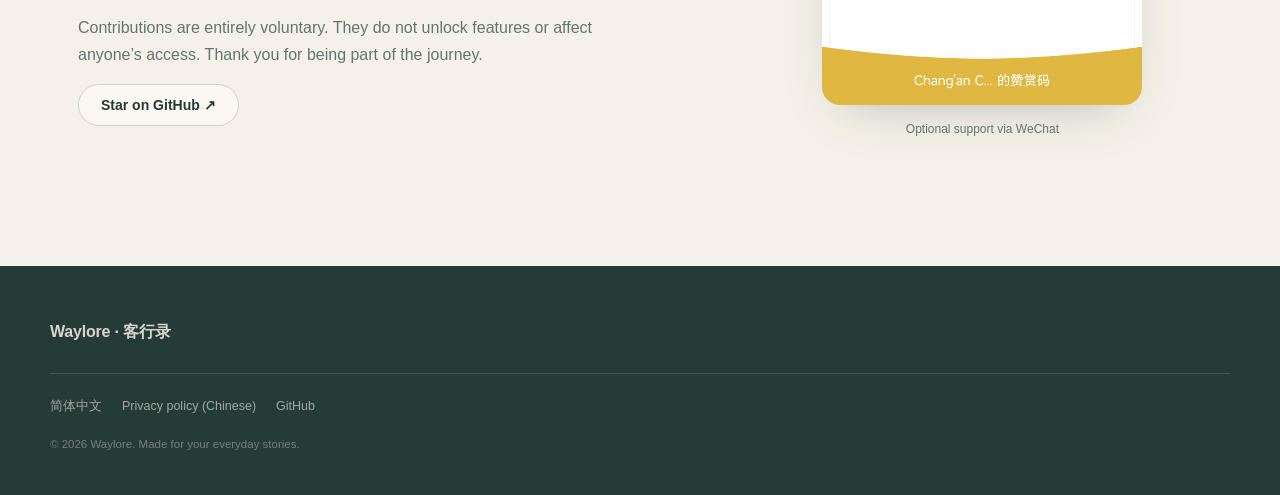
==== commit 44476ea5: "Add native HarmonyOS phone and tablet port with reproducible builds" ====
--- a/website/en.html
+++ b/website/en.html
@@ -14,7 +14,7 @@
 <section id="download" class="section"><div class="section-head"><h2>Your next chapter starts here.</h2><p class="section-sub">Install over your existing version to keep local data. Keep a backup before updating.</p></div><div class="download-grid">
 <article class="download-card"><div class="download-top"><span class="platform">Windows</span><span class="ver">1.0.0</span></div><p class="desc">For 64-bit Windows 10 and 11. Local journals work offline.</p><a class="btn btn-primary full" href="https://github.com/changanhe1205-afk/kexinglu/releases/latest/download/Kexinglu-Setup-1.0.0.exe">Download installer</a></article>
 <article class="download-card"><div class="download-top"><span class="platform">Android</span><span class="ver">1.0.0</span></div><p class="desc">One APK for phones and tablets. Adaptive two-column layouts, side-by-side maps, floating glass navigation and split-screen support.</p><a class="btn btn-primary full" href="https://github.com/changanhe1205-afk/kexinglu/releases/latest/download/Kexinglu-Android-1.0.0.apk">Download APK</a></article>
-<article class="download-card"><div class="download-top"><span class="platform">Linux</span><span class="ver">1.0.0</span></div><p class="desc">Ubuntu 22.04+ x64. The desktop journal experience with local storage and optional sync. Other distributions and ARM are not yet verified.</p><a class="btn btn-primary full" href="https://github.com/changanhe1205-afk/kexinglu/releases/latest/download/Kexinglu-Linux-1.0.0-amd64.deb">Download DEB</a><div class="hash"><a href="https://github.com/changanhe1205-afk/kexinglu/releases/latest/download/Kexinglu-Linux-1.0.0-x86_64.tar.gz">Portable TAR.GZ</a></div></article></div><p class="note"><a href="https://github.com/changanhe1205-afk/kexinglu/releases/latest/download/SHA256SUMS.txt">SHA256 checksums</a> · An iOS version is not currently available.</p></section>
+<article class="download-card"><div class="download-top"><span class="platform">Linux</span><span class="ver">1.0.0</span></div><p class="desc">Ubuntu 22.04+ x64. The desktop journal experience with local storage and optional sync. Other distributions and ARM are not yet verified.</p><a class="btn btn-primary full" href="https://github.com/changanhe1205-afk/kexinglu/releases/latest/download/Kexinglu-Linux-1.0.0-amd64.deb">Download DEB</a><div class="hash"><a href="https://github.com/changanhe1205-afk/kexinglu/releases/latest/download/Kexinglu-Linux-1.0.0-x86_64.tar.gz">Portable TAR.GZ</a></div></article></div><article class="download-card harmony-status" id="harmonyos"><div class="download-top"><span class="platform">HarmonyOS · Huawei</span><span class="ver">In development</span></div><p class="desc">The native 1.0.0 phone and tablet store package has been compiled and signed. Compatibility verification and AppGallery preparation are in progress; it is not yet published on AppGallery.</p><p class="note">The Android APK is not a native HarmonyOS package. Existing Windows, Android and Linux downloads remain available.</p><a class="btn btn-ghost" href="https://github.com/changanhe1205-afk/kexinglu/tree/main/harmony" target="_blank" rel="noopener">View porting progress ↗</a></article><p class="note"><a href="https://github.com/changanhe1205-afk/kexinglu/releases/latest/download/SHA256SUMS.txt">SHA256 checksums</a> · An iOS version is not currently available.</p></section>
 <section class="section privacy"><div class="section-head"><h2>Local first. Sync when you choose.</h2></div><div class="privacy-grid"><article><h3>Use it without an account</h3><p>Your journals are stored on your device.</p></article><article><h3>Optional cloud sync</h3><p>Sign in and choose to sync your library. Social sign-in options depend on enabled providers.</p></article><article><h3>Your words stay yours</h3><p>UI language choices do not translate or rewrite your personal entries.</p></article></div></section>
 <section id="support" class="section support-section"><div><h2>Help this little project grow.</h2><p class="section-sub">Waylore is free to use. A suggestion, a GitHub star or an optional contribution helps keep it moving forward.</p><p>Contributions are entirely voluntary. They do not unlock features or affect anyone’s access. Thank you for being part of the journey.</p><a class="btn btn-ghost" href="https://github.com/changanhe1205-afk/kexinglu">Star on GitHub ↗</a></div><figure class="support-code"><a href="assets/support-wechat.png"><img src="assets/support-wechat.png" alt="Developer's optional WeChat appreciation code" loading="lazy" width="1229" height="1229"></a><figcaption>Optional support via WeChat</figcaption></figure></section></main>
 <footer class="site-footer"><div class="footer-brand"><strong>Waylore · 客行录</strong></div><div class="footer-links"><a href="index.html">简体中文</a><a href="privacy.html">Privacy policy (Chinese)</a><a href="https://github.com/changanhe1205-afk/kexinglu">GitHub</a></div><p class="copyright">© 2026 Waylore. Made for your everyday stories.</p></footer><script src="app.js"></script></body></html>
--- a/website/styles.css
+++ b/website/styles.css
@@ -601,3 +601,5 @@
 @media(max-width:700px){.support-section{grid-template-columns:1fr;gap:32px}.support-code{max-width:250px}.hero-art{order:0}.hero-copy{order:-1}}
 
 @media(min-width:701px){.download-card .desc{min-height:88px}}
+
+.harmony-status{margin-top:24px;border-style:dashed}.harmony-status .desc{max-width:760px}.harmony-status .ver{background:var(--paper);color:var(--muted)}
